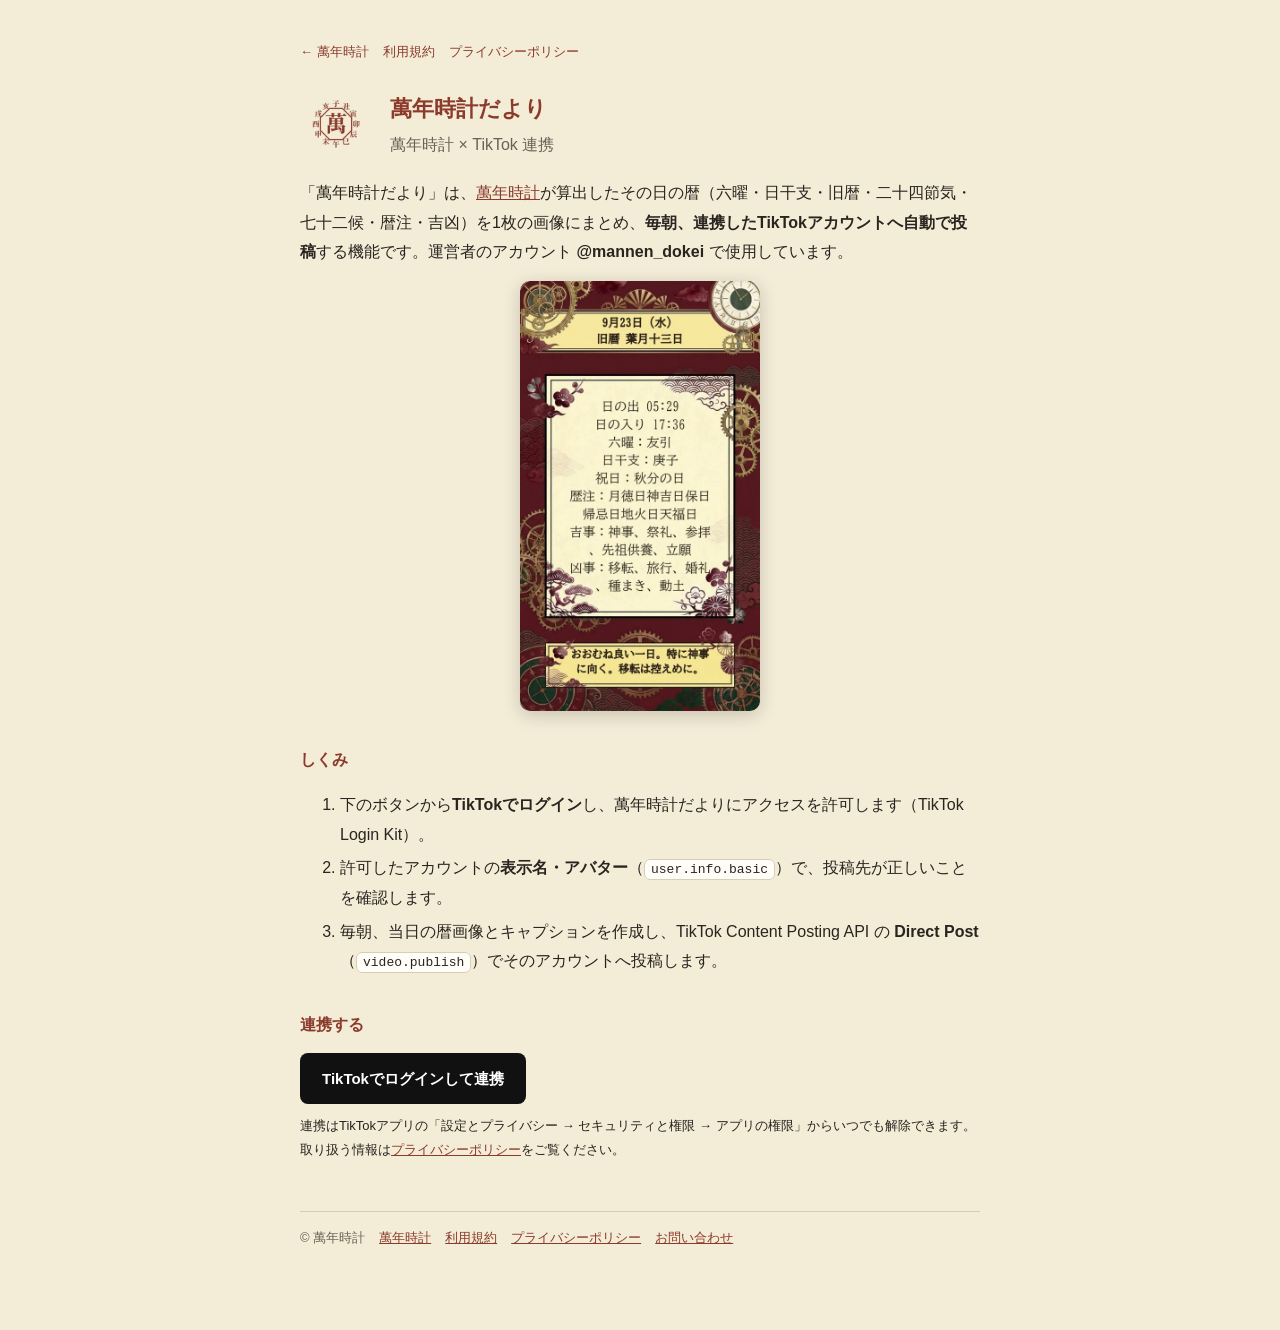
==== tiktok/index.html @ ed012a0e "feat: 利用規約・プライバシーポリシーとTikTok連携ページ（萬年時計だより）を追加 Co-Authored-By: Claude Opus 5.5 <noreply@anthropic.com" ====
<!DOCTYPE html>
<html lang="ja">
<head>
<meta charset="UTF-8">
<meta name="viewport" content="width=device-width, initial-scale=1.0">
<title>萬年時計だより — TikTok連携 ｜ 萬年時計</title>
<meta name="description" content="萬年時計の暦情報を毎朝TikTokへ自動投稿する「萬年時計だより」の連携ページ。">
<link rel="icon" href="/favicon.ico" sizes="any">
<link rel="icon" type="image/png" sizes="32x32" href="/favicon-32.png">
<link rel="stylesheet" href="/policy.css">
<style>
  .sample{display:block;max-width:240px;width:60%;margin:14px auto;border-radius:10px;box-shadow:0 4px 18px rgba(0,0,0,.18)}
  .env{font-size:12px;color:#6b6156;margin-top:8px}
</style>
</head>
<body>
<nav class="site-nav"><a href="/">← 萬年時計</a><a href="/terms.html">利用規約</a><a href="/privacy.html">プライバシーポリシー</a></nav>

<div class="hero">
  <img src="/pwa-192.png" alt="萬年時計のアイコン">
  <div>
    <h1 style="margin:0;border:0;padding:0">萬年時計だより</h1>
    <div style="color:#6b6156">萬年時計 × TikTok 連携</div>
  </div>
</div>

<p>「萬年時計だより」は、<a href="/">萬年時計</a>が算出したその日の暦（六曜・日干支・旧暦・二十四節気・七十二候・暦注・吉凶）を1枚の画像にまとめ、<b>毎朝、連携したTikTokアカウントへ自動で投稿</b>する機能です。運営者のアカウント <b>@mannen_dokei</b> で使用しています。</p>

<img class="sample" src="sample.jpg" alt="投稿される画像の例（2026年9月23日）">

<h2>しくみ</h2>
<ol>
  <li>下のボタンから<b>TikTokでログイン</b>し、萬年時計だよりにアクセスを許可します（TikTok Login Kit）。</li>
  <li>許可したアカウントの<b>表示名・アバター</b>（<code>user.info.basic</code>）で、投稿先が正しいことを確認します。</li>
  <li>毎朝、当日の暦画像とキャプションを作成し、TikTok Content Posting API の <b>Direct Post</b>（<code>video.publish</code>）でそのアカウントへ投稿します。</li>
</ol>

<h2>連携する</h2>
<p><a class="btn" id="connect" href="#">TikTokでログインして連携</a></p>
<p class="env" id="env-note"></p>
<p style="font-size:13px">連携はTikTokアプリの「設定とプライバシー → セキュリティと権限 → アプリの権限」からいつでも解除できます。取り扱う情報は<a href="/privacy.html">プライバシーポリシー</a>をご覧ください。</p>

<footer class="site-foot"><span>© 萬年時計</span><a href="/">萬年時計</a><a href="/terms.html">利用規約</a><a href="/privacy.html">プライバシーポリシー</a><a href="mailto:sagishimado@gmail.com">お問い合わせ</a></footer>

<script>
"use strict";
(function(){
  // client_key は公開値（認可URLに含まれる）。?env=sandbox でサンドボックス版を使う
  const KEYS={production:"aw7h1lstxwulpd03",sandbox:"sbaw2ks38j8q2n2wm3"};
  const env=new URLSearchParams(location.search).get("env")==="sandbox"?"sandbox":"production";
  const REDIRECT_URI="https://mannendokei.com/tiktok/callback.html";
  const SCOPES="user.info.basic,video.publish,video.upload";
  if(env==="sandbox") document.getElementById("env-note").textContent="（サンドボックス環境で連携します）";
  document.getElementById("connect").addEventListener("click",e=>{
    e.preventDefault();
    const a=new Uint8Array(16); crypto.getRandomValues(a);
    const state=Array.from(a,b=>b.toString(16).padStart(2,"0")).join("");
    try{ sessionStorage.setItem("tiktok_state",state); sessionStorage.setItem("tiktok_env",env); }catch(_){}
    const q=new URLSearchParams({client_key:KEYS[env],scope:SCOPES,response_type:"code",redirect_uri:REDIRECT_URI,state});
    location.href="https://www.tiktok.com/v2/auth/authorize/?"+q.toString();
  });
})();
</script>
</body>
</html>
---- policy.css ----
body{max-width:680px;margin:0 auto;padding:40px 20px 80px;font-family:-apple-system,BlinkMacSystemFont,"Hiragino Sans","Yu Gothic",sans-serif;
  line-height:1.85;color:#2a2420;background:#F3ECD7}
h1{font-size:22px;border-bottom:3px solid #8B3A2B;padding-bottom:10px;color:#8B3A2B}
h2{font-size:16px;margin-top:34px;color:#8B3A2B}
p{margin:10px 0}
.updated{color:#6b6156;font-size:13px}
.box{background:#fffdf8;border:1px solid #d8cdb5;border-radius:10px;padding:16px 18px;margin:16px 0}
a{color:#8B3A2B}
.site-nav{font-size:13px;margin-bottom:24px;display:flex;gap:14px;flex-wrap:wrap}
.site-nav a{text-decoration:none}
.site-foot{margin-top:48px;padding-top:14px;border-top:1px solid #d8cdb5;font-size:13px;color:#6b6156;display:flex;gap:14px;flex-wrap:wrap}
.btn{display:inline-flex;align-items:center;gap:8px;background:#111;color:#fff;border:0;border-radius:8px;padding:12px 22px;font-size:15px;font-weight:600;cursor:pointer;text-decoration:none}
.btn:hover{background:#333}
.btn.sub{background:#8B3A2B}
code,.mono{font-family:ui-monospace,Consolas,monospace;font-size:13px;word-break:break-all;background:#fffdf8;border:1px solid #d8cdb5;border-radius:6px;padding:2px 6px}
.hero{display:flex;gap:18px;align-items:center;margin:8px 0 18px}
.hero img{width:72px;height:72px;border-radius:14px}
ol li,ul li{margin:4px 0}
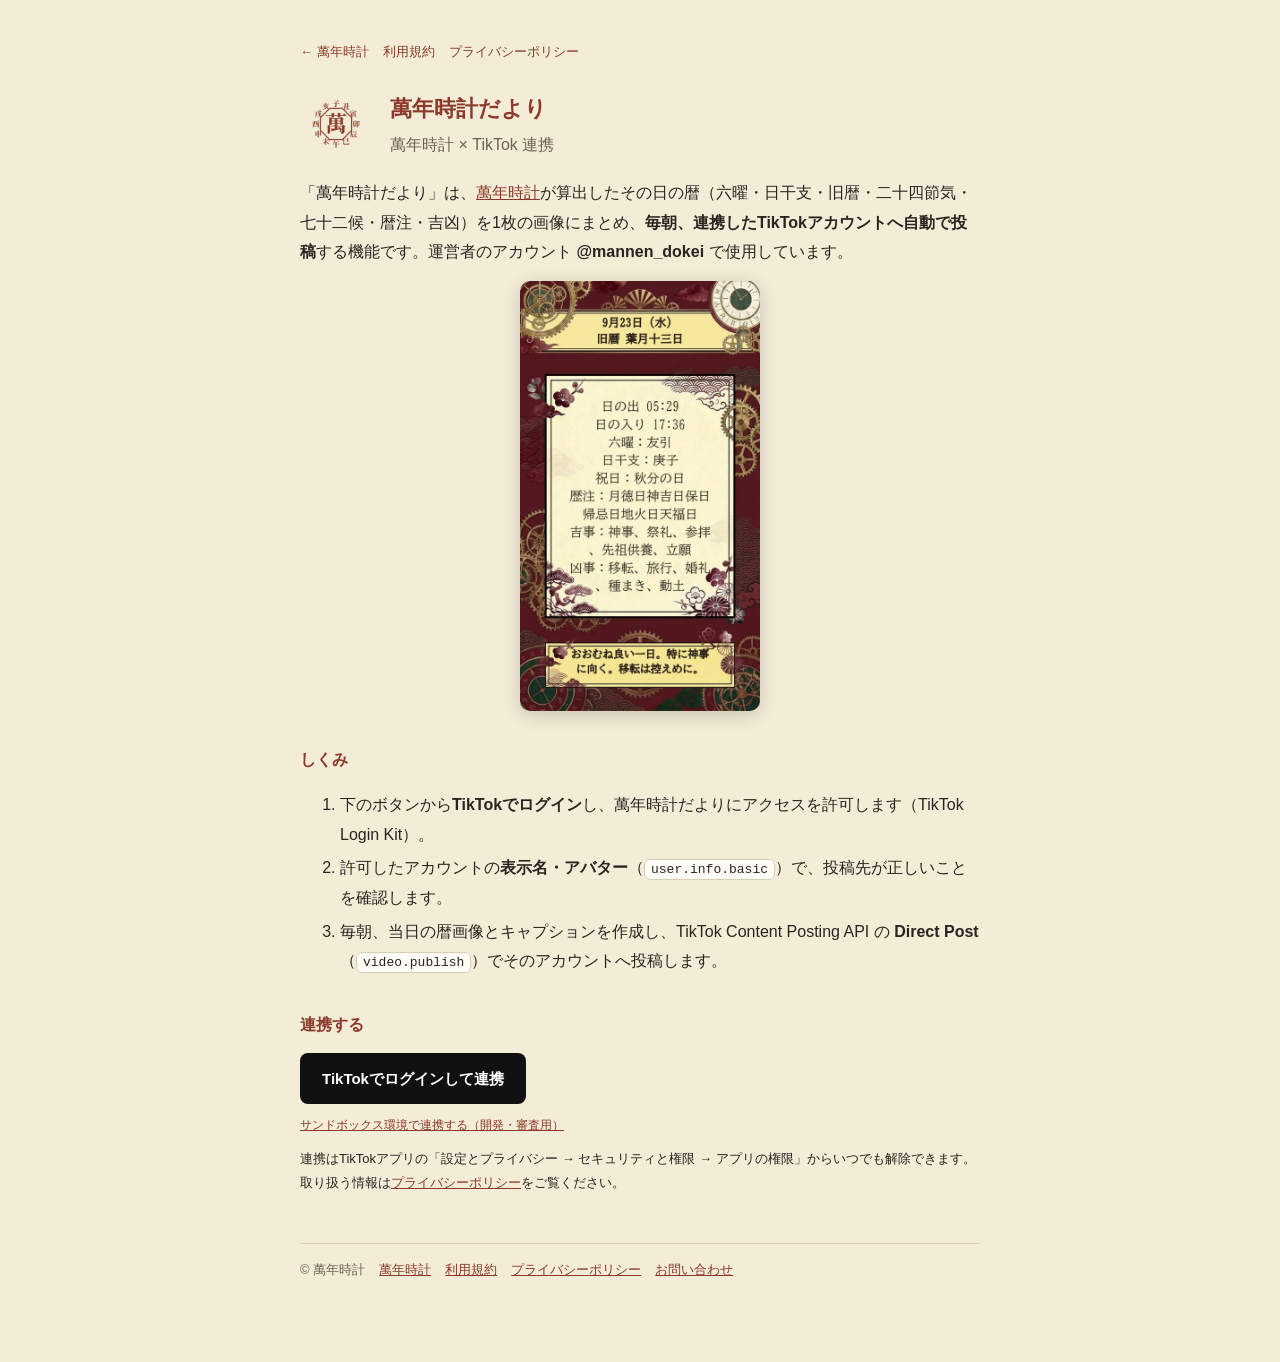
==== commit 808f1398: "feat: 連携ページにサンドボックス切替リンクを追加 Co-Authored-By: Claude Opus 5.5 <noreply@anthropic.com>" ====
--- a/tiktok/index.html
+++ b/tiktok/index.html
@@ -50,7 +50,9 @@
   const env=new URLSearchParams(location.search).get("env")==="sandbox"?"sandbox":"production";
   const REDIRECT_URI="https://mannendokei.com/tiktok/callback.html";
   const SCOPES="user.info.basic,video.publish,video.upload";
-  if(env==="sandbox") document.getElementById("env-note").textContent="（サンドボックス環境で連携します）";
+  const note=document.getElementById("env-note");
+  if(env==="sandbox") note.innerHTML='（サンドボックス環境で連携します）　<a href="./">本番環境に戻す</a>';
+  else note.innerHTML='<a href="?env=sandbox">サンドボックス環境で連携する（開発・審査用）</a>';
   document.getElementById("connect").addEventListener("click",e=>{
     e.preventDefault();
     const a=new Uint8Array(16); crypto.getRandomValues(a);
